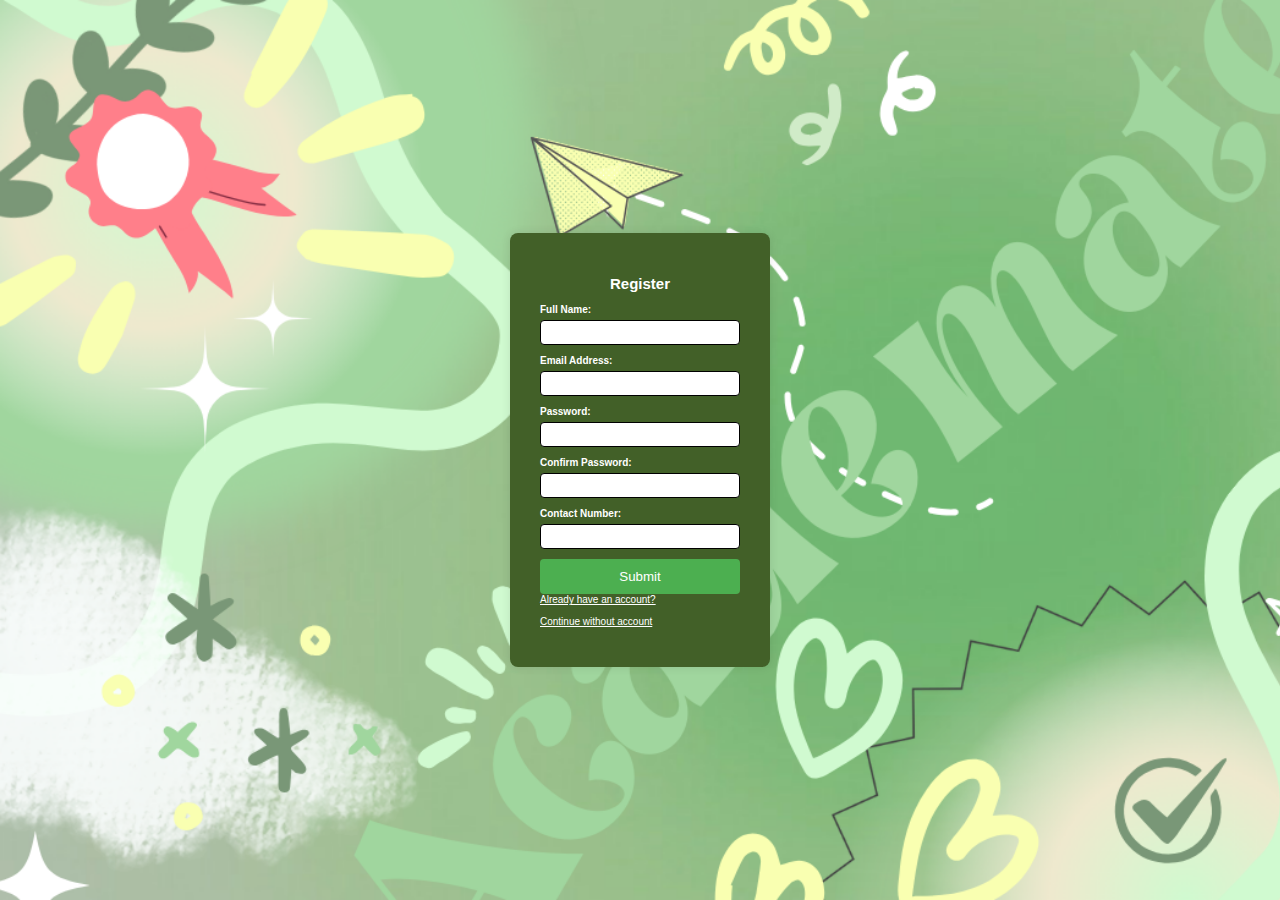
==== index.html @ b86d2ae1 "new" ====
<!DOCTYPE html>
<html>
<head>
  <title>Academate</title>
  <style>
    body {
      font-family: Arial, sans-serif;
      background-color: aliceblue;
      margin: 0;
      padding: 0;
      display: flex;
      justify-content: center;
      align-items: center;
      height: 100vh;
      color: white;
      background-image: url(academate2.png);
    background-repeat: no-repeat;
    background-attachment: fixed;
    background-size: cover;

    }
    
    .moscacontainer {
      background-color: #426028;
      width: 200px;
      padding: 30px;
      border-radius: 8px;
      box-shadow: 0 0 10px rgba(0, 0, 0, 0.1);
      font-size: x-small;
    }

    .uinput {
      margin-bottom: 10px;
    }

    .uinput label {
      display: block;
      font-weight: bold;
      margin-bottom: 5px;
    }

    .uinput input {
      width: 100%;
      padding: 4px;
      border: 1px solid black;
      border-radius: 4px;
      box-sizing: border-box;
    }

    .uinput input[type="submit"] {
      background-color: #4caf50;
      color: white;
      border: none;
      padding: 10px 20px;
      border-radius: 4px;
      cursor: pointer;
    }

    .uinput input[type="submit"]:hover { 
      background-color: #45a049;
    }
    .slider {
      margin-top: 10px;
      font-size: small;
      margin-left: 10px;
    }
    a{
      color: white;
    }
    h2{
         text-wrap: auto;
         text-align: center;
    }
   
    
  </style>
</head>


<body>

  <div class="moscacontainer">
    <h2>Register</h2>
      <div class="uinput">
        <label>Full Name:</label>
        <input type="text" required>
      </div>
      <div class="uinput">
        <label>Email Address:</label>
        <input type="text" required>
      </div>
      <div class="uinput">
        <label>Password:</label>
        <input type="text" required>
      </div>
      <div class="uinput">
        <label>Confirm Password:</label>
        <input type="text" required>
      </div>
 	<div class="uinput">
        <label>Contact Number:</label>
        <input type="text" required>
       </div>
      <div class="uinput">
        <input type="submit" value="Submit">
        <a href="login.html">Already have an account?</a>
       <br><br> <a href="academate COLOR.html">Continue without account</a>
      </div>
    </form>
  </div>
</body>
</html>
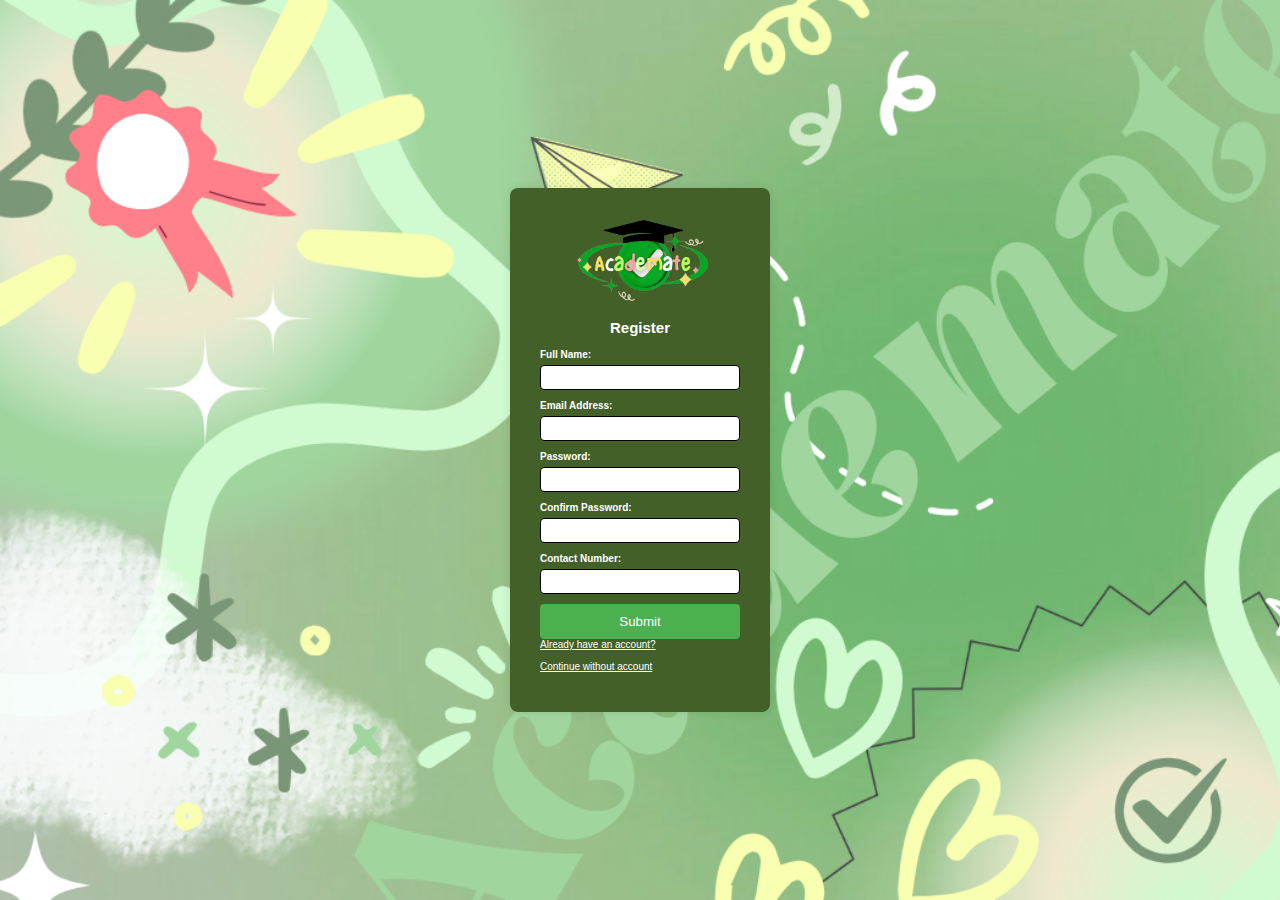
==== commit 3a3867a9: "V4" ====
--- a/index.html
+++ b/index.html
@@ -2,6 +2,7 @@
 <html>
 <head>
   <title>Academate</title>
+  <link rel="icon" type="image/png" href="favicon.png">
   <style>
     body {
       font-family: Arial, sans-serif;
@@ -71,6 +72,11 @@
          text-wrap: auto;
          text-align: center;
     }
+    img{
+      width: 200px;
+      text-align: center;
+    }
+   
    
     
   </style>
@@ -80,6 +86,7 @@
 <body>
 
   <div class="moscacontainer">
+    <img src="logo2.png">
     <h2>Register</h2>
       <div class="uinput">
         <label>Full Name:</label>
@@ -90,7 +97,7 @@
         <input type="text" required>
       </div>
       <div class="uinput">
-        <label>Password:</label>
+        <label>Password: </label>
         <input type="text" required>
       </div>
       <div class="uinput">
@@ -103,8 +110,8 @@
        </div>
       <div class="uinput">
         <input type="submit" value="Submit">
-        <a href="login.html">Already have an account?</a>
-       <br><br> <a href="academate COLOR.html">Continue without account</a>
+        <a href="Index_.html">Already have an account?</a>
+       <br><br> <a href="Home.html">Continue without account</a>
       </div>
     </form>
   </div>
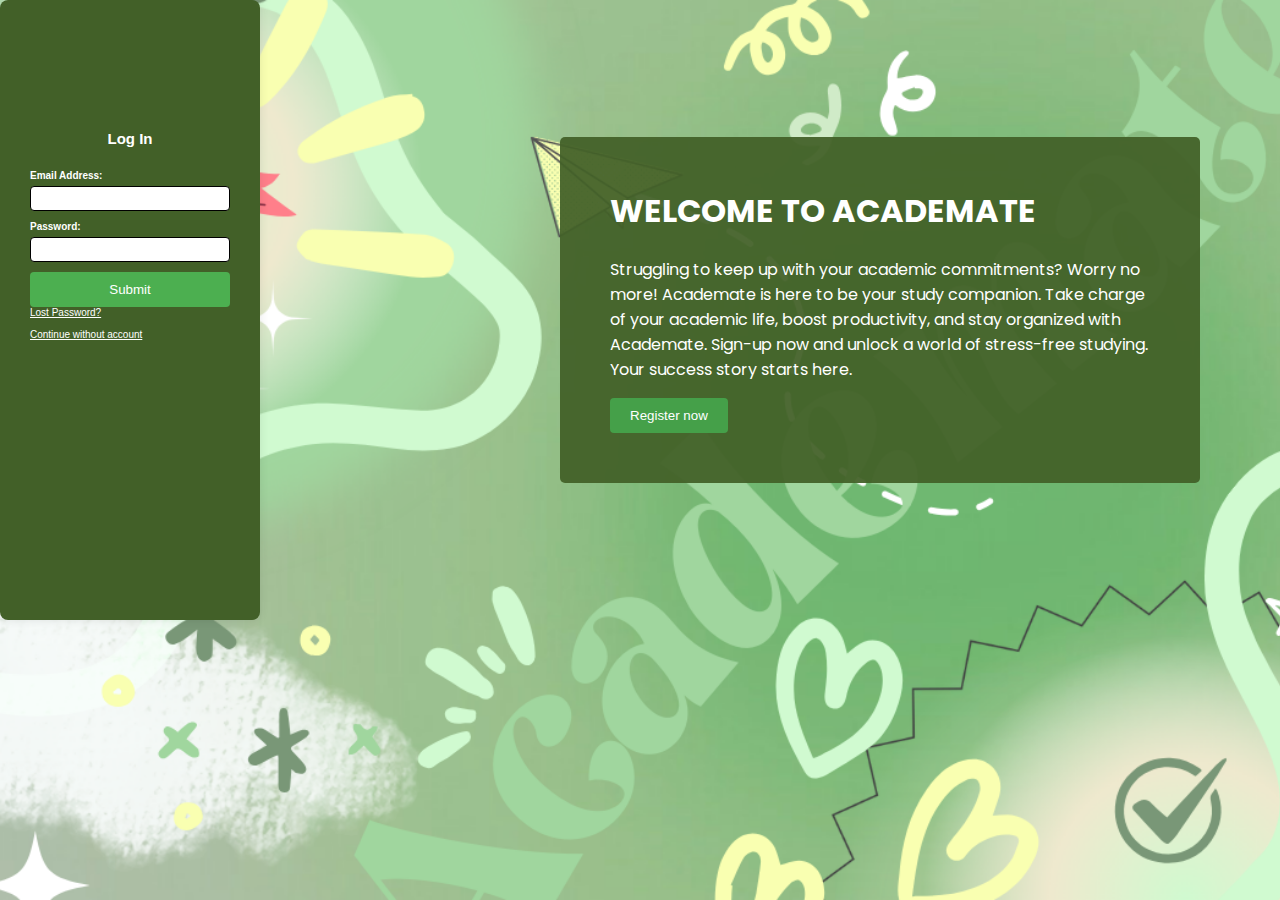
==== commit 5dbdc003: "V6" ====
--- a/index.html
+++ b/index.html
@@ -10,14 +10,15 @@
       margin: 0;
       padding: 0;
       display: flex;
-      justify-content: center;
+      
       align-items: center;
-      height: 100vh;
+
       color: white;
       background-image: url(academate2.png);
     background-repeat: no-repeat;
     background-attachment: fixed;
     background-size: cover;
+    
 
     }
     
@@ -28,10 +29,15 @@
       border-radius: 8px;
       box-shadow: 0 0 10px rgba(0, 0, 0, 0.1);
       font-size: x-small;
-    }
+      height: 560px;
+      align-items: center;
+      
+    }
+  
 
     .uinput {
       margin-bottom: 10px;
+ 
     }
 
     .uinput label {
@@ -71,49 +77,144 @@
     h2{
          text-wrap: auto;
          text-align: center;
+         margin-top: 50%;
+
     }
     img{
       width: 200px;
       text-align: center;
     }
-   
+   .welcome, .register{
+      margin-top: 0px;
+      margin-left: 300px;
+      font-family: "Poppins", sans-serif;
+      height: 20%;
+      width: 50%;
+      word-wrap: break-word;
+      background-color: #426028ef;
+      border-radius: 5px;
+   }
+   .welcometext{
+    margin: 50px;
+   }
+   .welcome input[type="button"],
+.register input[type="button"],
+.register input[type="submit"] {
+  background-color: #45a049;
+  color: white;
+  border: none;
+  padding: 10px 20px;
+  border-radius: 4px;
+  cursor: pointer;
+}
+
+.welcome input[type="button"]:hover,
+.register input[type="button"]:hover,
+.register input[type="submit"]:hover {
+  background-color: #40944a;
+}
+.register label{
+  font-weight: 500;
+}
    
     
   </style>
+  <link rel="preconnect" href="https://fonts.googleapis.com">
+  <link rel="preconnect" href="https://fonts.gstatic.com" crossorigin>
+  <link href="https://fonts.googleapis.com/css2?family=Poppins:ital,wght@0,100;0,200;0,300;0,400;0,500;0,600;0,700;0,800;0,900;1,100;1,200;1,300;1,400;1,500;1,600;1,700;1,800;1,900&display=swap" rel="stylesheet">
 </head>
 
 
 <body>
 
   <div class="moscacontainer">
-    <img src="logo2.png">
-    <h2>Register</h2>
+    <form action="#" method="post">
+    <h2>Log In</h2><br>
+     
       <div class="uinput">
-        <label>Full Name:</label>
-        <input type="text" required>
-      </div>
-      <div class="uinput">
+      
         <label>Email Address:</label>
         <input type="text" required>
       </div>
       <div class="uinput">
-        <label>Password: </label>
-        <input type="text" required>
-      </div>
-      <div class="uinput">
-        <label>Confirm Password:</label>
-        <input type="text" required>
-      </div>
- 	<div class="uinput">
-        <label>Contact Number:</label>
-        <input type="text" required>
-       </div>
+        <label>Password:</label>
+        <input type="text" required></div>
+      
       <div class="uinput">
         <input type="submit" value="Submit">
-        <a href="Index_.html">Already have an account?</a>
+        <a href="index.html">Lost Password?</a>
        <br><br> <a href="Home.html">Continue without account</a>
       </div>
     </form>
   </div>
+
+<!---------------------------------------------------------------->
+
+  <div class="welcome" id="welcomeContainer">
+    <div class="welcometext">
+      <h1> WELCOME TO ACADEMATE </h1>
+      <p> Struggling to keep up with your academic commitments? Worry no more! Academate is here to be your study companion. 
+         Take charge of your academic life, boost productivity, and stay organized with Academate. Sign-up now and unlock a world of stress-free studying. Your success story starts here.</p>
+      <input type="button" value="Register now">
+    </div>
+  </div>
+  
+<!-------------------------------------------------------------------->
+
+  <div class="register" id="register" style="display: none;">
+    <form action="#" method="post">
+      <div class="welcometext">
+        <h1> REGISTRATION </h1>
+       
+        <div class="uinput">
+          <label>Username:</label>
+          <input type="text" required>
+        </div>
+        <div class="uinput">
+          <label>Email Address:</label>
+          <input type="email" required>
+        </div>
+        <div class="uinput">
+          <label>Password:</label>
+          <input type="text" required>
+        </div>
+        <div class="uinput">
+          <label>Confirm Password:</label>
+          <input type="text" required>
+        </div>
+       
+        <div>
+        <input type="submit" value="Register">
+        </form>
+
+        <input type="button" value="Close" onclick="toggleregister()">
+      </div>
+    </form>
+  </div>
+        </div>
+  
+
+  </div>
+
+
+
+<script>
+ function toggleregister() {
+    var welcomeContainer = document.getElementById("welcomeContainer");
+    var register = document.getElementById("register");
+
+    if (welcomeContainer.style.display !== "none") {
+      welcomeContainer.style.display = "none";
+      register.style.display = "block";
+    } else {
+      welcomeContainer.style.display = "block";
+      register.style.display = "none";
+    }
+  }
+
+  var registerButton = document.querySelector(".welcome input[type='button']");
+  registerButton.addEventListener("click", toggleregister);
+</script>
+</script>
 </body>
 </html>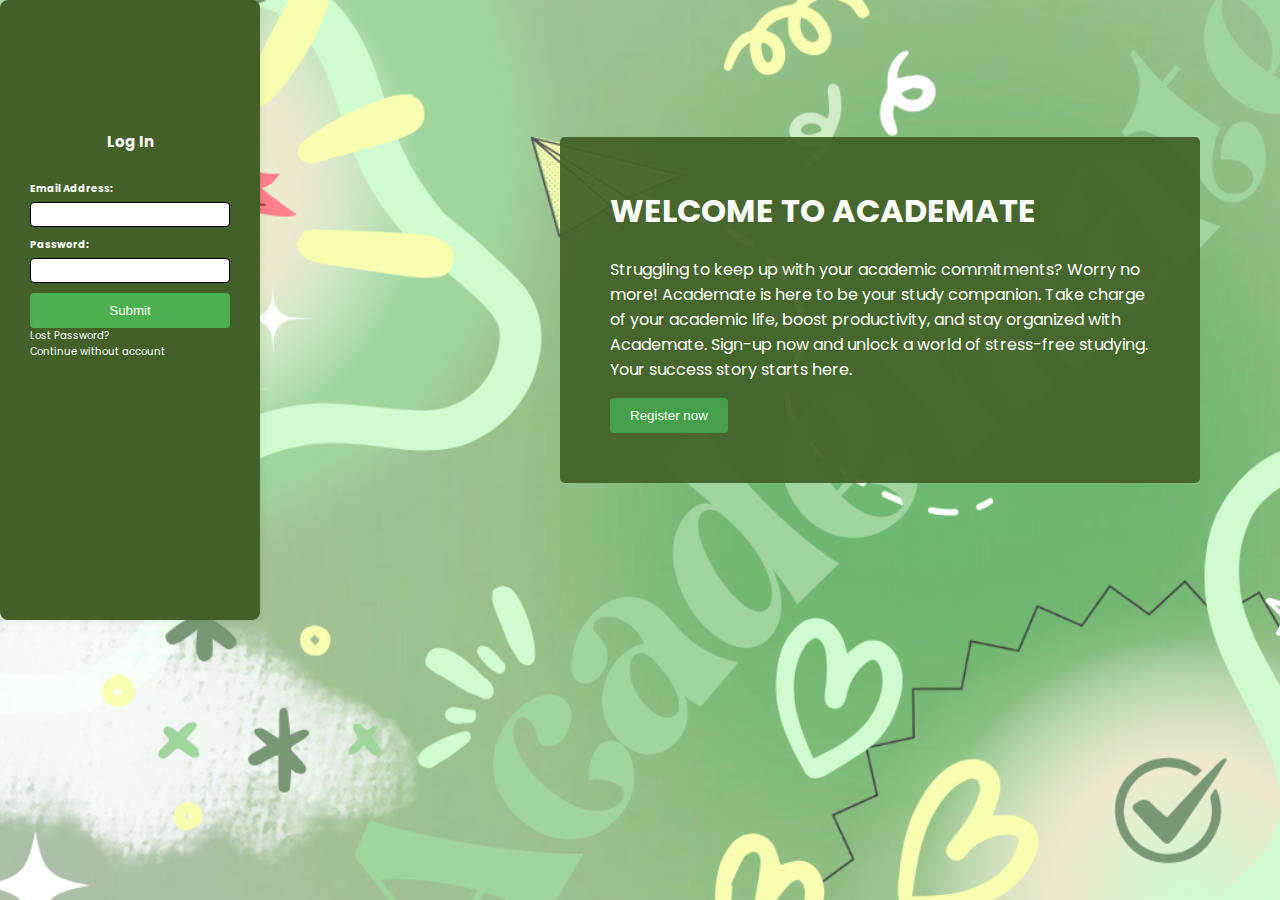
==== commit a84a9a05: "test" ====
--- a/index.html
+++ b/index.html
@@ -1,12 +1,127 @@
 <!DOCTYPE html>
 <html>
 <head>
+  <meta charset="UTF-8">
+<meta name="viewport" content="width=device-width, initial-scale=1.0">
   <title>Academate</title>
   <link rel="icon" type="image/png" href="favicon.png">
   <style>
+  
+  @media (max-width: 768px) {
+    html, body {
+        height: 100%;
+        margin: 0;
+        padding: 0;
+        display: flex;
+        flex-direction: column;
+    }
+
     body {
-      font-family: Arial, sans-serif;
-      background-color: aliceblue;
+      font-family: "Poppins", sans-serif;
+        background-image: url(academate2.png);
+        background-repeat: no-repeat;
+        background-attachment: fixed;
+        background-size: cover;
+        align-items: center;
+        justify-content: center;
+    }
+
+    .moscacontainer {
+        background-color: #426028;
+        width: 200px;
+        margin-top: 300px;
+        border-radius: 8px;
+        box-shadow: 0 0 10px rgba(0, 0, 0, 0.1);
+        font-size: x-small;
+        margin-bottom: 20px; 
+        padding: 30px;
+    }
+    .uinput {
+      margin-bottom: 10px;
+ 
+    }
+    a{
+      color: white;
+      text-decoration: none;
+    }
+    h2{
+         text-wrap: auto;
+         text-align: center;
+         margin-top: 50px;
+        color: white;
+    
+    }
+
+    .uinput label {
+      display: block;
+      font-weight: bold;
+      margin-bottom: 5px;
+      color: white;
+    }
+
+    .uinput input {
+      width: 100%;
+      padding: 4px;
+      border: 1px solid black;
+      border-radius: 4px;
+      box-sizing: border-box;
+    }
+
+    .uinput input[type="submit"] {
+      background-color: #4caf50;
+      color: white;
+      border: none;
+      padding: 10px 20px;
+      border-radius: 4px;
+      cursor: pointer;
+    }
+
+    .uinput input[type="submit"]:hover { 
+      background-color: #45a049;
+    }
+
+    .register, .welcome {
+      width: 300px;
+        background-color: #426028ef;
+        border-radius: 5px;
+        padding: 20px;
+        text-align: center;
+        height: 1000px;
+   
+    }
+    .welcometext{
+    margin: 50px;
+   }
+   .welcome input[type="button"],
+.register input[type="button"],
+.register input[type="submit"] {
+  background-color: #45a049;
+  color: white;
+  border: none;
+  padding: 10px 20px;
+  border-radius: 4px;
+  cursor: pointer;
+}
+
+.welcome input[type="button"]:hover,
+.register input[type="button"]:hover,
+.register input[type="submit"]:hover {
+  background-color: #40944a;
+}
+.register label{
+  font-weight: 500;
+}
+.welcometext{
+    margin: 50px;
+    color: white;
+   }
+
+}
+
+ /*--------------------------------------------------*/
+@media (min-width: 769px) {
+body {
+      font-family: Poppins, sans-serif;
       margin: 0;
       padding: 0;
       display: flex;
@@ -73,12 +188,13 @@
     }
     a{
       color: white;
+      text-decoration: none;
     }
     h2{
          text-wrap: auto;
          text-align: center;
          margin-top: 50%;
-
+    
     }
     img{
       width: 200px;
@@ -116,8 +232,7 @@
 .register label{
   font-weight: 500;
 }
-   
-    
+}
   </style>
   <link rel="preconnect" href="https://fonts.googleapis.com">
   <link rel="preconnect" href="https://fonts.gstatic.com" crossorigin>
@@ -143,7 +258,7 @@
       <div class="uinput">
         <input type="submit" value="Submit">
         <a href="index.html">Lost Password?</a>
-       <br><br> <a href="Home.html">Continue without account</a>
+       <br> <a href="Home.html">Continue without account</a>
       </div>
     </form>
   </div>
@@ -152,7 +267,7 @@
 
   <div class="welcome" id="welcomeContainer">
     <div class="welcometext">
-      <h1> WELCOME TO ACADEMATE </h1>
+      <h1>WELCOME TO ACADEMATE</h1>
       <p> Struggling to keep up with your academic commitments? Worry no more! Academate is here to be your study companion. 
          Take charge of your academic life, boost productivity, and stay organized with Academate. Sign-up now and unlock a world of stress-free studying. Your success story starts here.</p>
       <input type="button" value="Register now">
